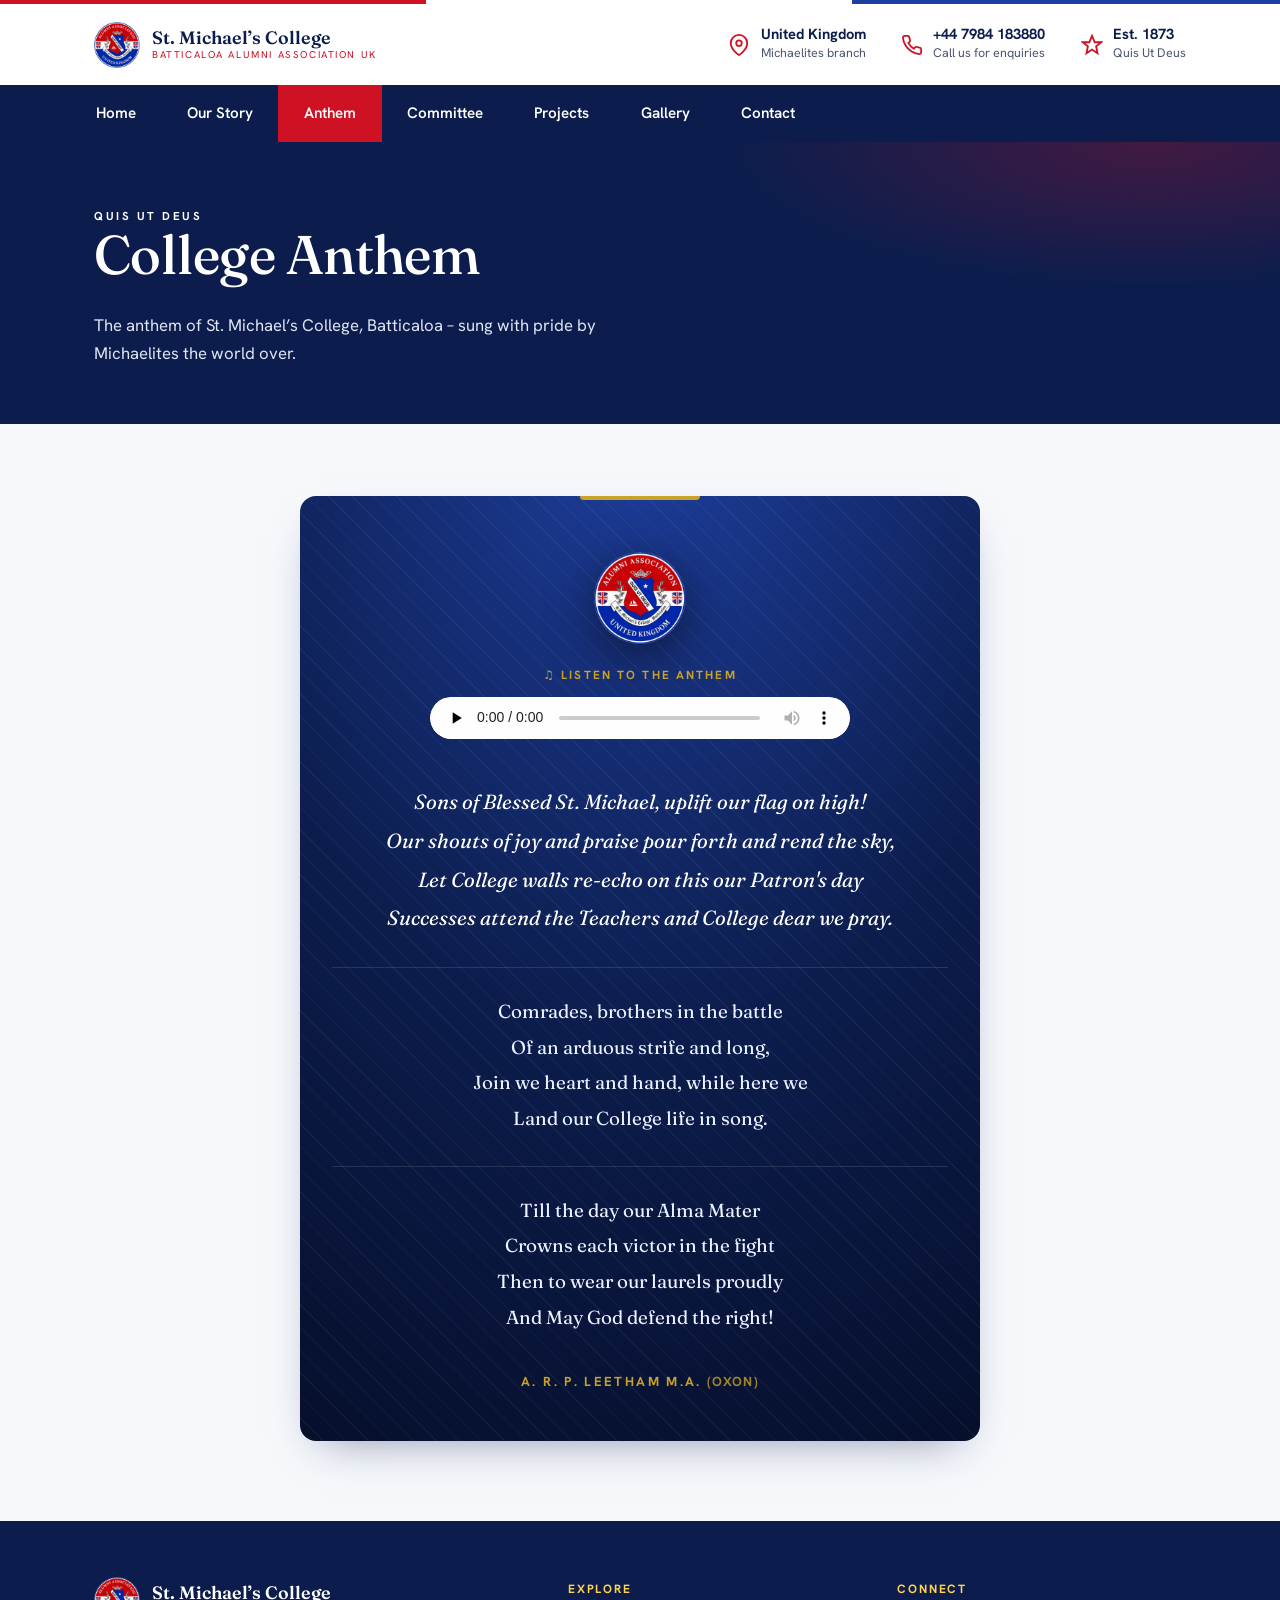
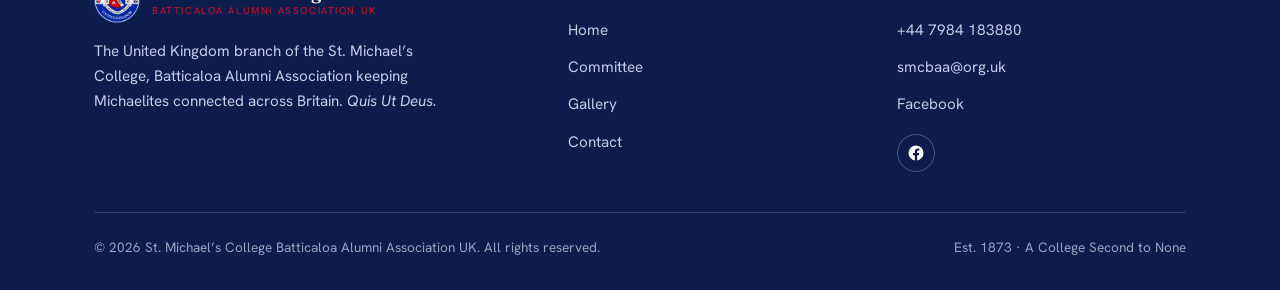
==== anthem.html @ 83b6fc59 "Redesign site: new hero, Our Story, Anthem, Projects pages + galleries - Split hero with college bui" ====
<!DOCTYPE html>
<html lang="en-GB">
<head>
  <meta charset="UTF-8" />
  <meta name="viewport" content="width=device-width, initial-scale=1.0" />
  <title>College Anthem SMC Batticaloa Alumni Association UK</title>
  <meta name="description" content="The College Anthem of St. Michael's College, Batticaloa, by A. R. P. Leetham M.A. (Oxon)." />
  <link rel="icon" type="image/png" href="assets/img/favicon.png" />
  <link rel="preconnect" href="https://fonts.googleapis.com" />
  <link rel="preconnect" href="https://fonts.gstatic.com" crossorigin />
  <link href="https://fonts.googleapis.com/css2?family=Fraunces:ital,opsz,wght@0,9..144,400..600;1,9..144,400..500&family=Hanken+Grotesk:wght@400;500;600;700&display=swap" rel="stylesheet" />
  <link rel="stylesheet" href="assets/css/styles.css" />
</head>
<body>

  <header class="site-header">
    <div class="container header-row">
      <a class="brand" href="index.html" aria-label="St. Michael’s College Alumni Association UK home">
        <img src="assets/img/logo.png" alt="St. Michael's College Batticaloa Alumni Association UK crest" />
        <span class="brand-text">
          <strong>St. Michael&rsquo;s College</strong>
          <span>Batticaloa Alumni Association UK</span>
        </span>
      </a>
      <div class="header-info">
        <div class="hi-item"><svg viewBox="0 0 24 24" fill="none" stroke="currentColor" stroke-width="2"><path d="M21 10c0 7-9 13-9 13s-9-6-9-13a9 9 0 0 1 18 0Z"/><circle cx="12" cy="10" r="3"/></svg><div><strong>United Kingdom</strong><span>Michaelites branch</span></div></div>
        <div class="hi-item"><svg viewBox="0 0 24 24" fill="none" stroke="currentColor" stroke-width="2"><path d="M22 16.92v3a2 2 0 0 1-2.18 2 19.79 19.79 0 0 1-8.63-3.07 19.5 19.5 0 0 1-6-6 19.79 19.79 0 0 1-3.07-8.67A2 2 0 0 1 4.11 2h3a2 2 0 0 1 2 1.72c.13.96.36 1.9.7 2.81a2 2 0 0 1-.45 2.11L8.09 9.91a16 16 0 0 0 6 6l1.27-1.27a2 2 0 0 1 2.11-.45c.91.34 1.85.57 2.81.7A2 2 0 0 1 22 16.92Z"/></svg><div><strong>+44 7984 183880</strong><span>Call us for enquiries</span></div></div>
        <div class="hi-item"><svg viewBox="0 0 24 24" fill="none" stroke="currentColor" stroke-width="2"><path d="M12 2l3 7h7l-5.5 4.5L18 21l-6-4-6 4 1.5-7.5L2 9h7z"/></svg><div><strong>Est. 1873</strong><span>Quis Ut Deus</span></div></div>
      </div>
    </div>
  </header>

  <nav class="mainnav">
    <div class="container mainnav-inner">
      <button class="nav-toggle" aria-label="Toggle menu" aria-expanded="false" aria-controls="nav-links"><svg viewBox="0 0 24 24" fill="none" stroke="currentColor" stroke-width="2"><line x1="3" y1="6" x2="21" y2="6"/><line x1="3" y1="12" x2="21" y2="12"/><line x1="3" y1="18" x2="21" y2="18"/></svg></button>
      <ul class="nav-links" id="nav-links">
        <li><a href="index.html">Home</a></li>
        <li><a href="ourstory.html">Our Story</a></li>
        <li><a href="anthem.html" aria-current="page">Anthem</a></li>
        <li><a href="committee.html">Committee</a></li>
        <li><a href="projects.html">Projects</a></li>
        <li><a href="gallery.html">Gallery</a></li>
        <li><a href="contact.html">Contact</a></li>
      </ul>
    </div>
  </nav>

  <section class="page-head">
    <div class="container">
      <p class="eyebrow reveal">Quis Ut Deus</p>
      <h1 class="reveal d1">College Anthem</h1>
      <p class="reveal d2">The anthem of St. Michael&rsquo;s College, Batticaloa &ndash; sung with pride by Michaelites the world over.</p>
    </div>
  </section>

  <section class="section anthem-section">
    <div class="container">
      <article class="anthem">
        <img class="anthem-crest" src="assets/img/logo.png" alt="St. Michael's College Batticaloa crest" />

        <div class="anthem-player reveal">
          <p class="anthem-listen">&#9835; Listen to the anthem</p>
          <audio controls preload="none" src="assets/audio/college-anthem.mp3">
            Your browser does not support the audio player.
            <a href="assets/audio/college-anthem.mp3">Download the anthem</a>.
          </audio>
        </div>

        <div class="anthem-stanza anthem-opening reveal">
          <p>Sons of Blessed St. Michael, uplift our flag on high!</p>
          <p>Our shouts of joy and praise pour forth and rend the sky,</p>
          <p>Let College walls re-echo on this our Patron's day</p>
          <p>Successes attend the Teachers and College dear we pray.</p>
        </div>

        <div class="anthem-stanza reveal">
          <p>Comrades, brothers in the battle</p>
          <p>Of an arduous strife and long,</p>
          <p>Join we heart and hand, while here we</p>
          <p>Land our College life in song.</p>
        </div>

        <div class="anthem-stanza reveal">
          <p>Till the day our Alma Mater</p>
          <p>Crowns each victor in the fight</p>
          <p>Then to wear our laurels proudly</p>
          <p>And May God defend the right!</p>
        </div>

        <p class="anthem-author reveal">A. R. P. Leetham M.A. <span>(Oxon)</span></p>
      </article>
    </div>
  </section>

  <footer class="site-footer">
    <div class="container">
      <div class="footer-top">
        <div>
          <a class="brand" href="index.html">
            <img src="assets/img/logo.png" alt="St. Michael's College Batticaloa Alumni Association UK crest" />
            <span class="brand-text"><strong>St. Michael&rsquo;s College</strong><span>Batticaloa Alumni Association UK</span></span>
          </a>
          <p class="footer-blurb">The United Kingdom branch of the St. Michael&rsquo;s College, Batticaloa Alumni Association keeping Michaelites connected across Britain. <em>Quis Ut Deus.</em></p>
        </div>
        <div class="footer-col">
          <h4>Explore</h4>
          <ul>
            <li><a href="index.html">Home</a></li>
            <li><a href="committee.html">Committee</a></li>
            <li><a href="gallery.html">Gallery</a></li>
            <li><a href="contact.html">Contact</a></li>
          </ul>
        </div>
        <div class="footer-col">
          <h4>Connect</h4>
          <ul>
            <li><a href="tel:+447984183880">+44 7984 183880</a></li>
            <li><a href="mailto:smcbaa@org.uk">smcbaa@org.uk</a></li>
            <li><a href="https://www.facebook.com/SMCBAAUK" target="_blank" rel="noopener">Facebook</a></li>
          </ul>
          <div class="social" style="margin-top:1rem;">
            <a href="https://www.facebook.com/SMCBAAUK" target="_blank" rel="noopener" aria-label="Facebook">
              <svg viewBox="0 0 24 24" fill="currentColor"><path d="M22 12a10 10 0 1 0-11.56 9.88v-6.99H7.9V12h2.54V9.8c0-2.5 1.49-3.89 3.78-3.89 1.09 0 2.24.2 2.24.2v2.46h-1.26c-1.24 0-1.63.77-1.63 1.56V12h2.78l-.44 2.89h-2.34v6.99A10 10 0 0 0 22 12Z"/></svg>
            </a>
          </div>
        </div>
      </div>
      <div class="footer-bottom">
        <span>&copy; <span id="year">2026</span> St. Michael&rsquo;s College Batticaloa Alumni Association UK. All rights reserved.</span>
        <span>Est. 1873 &middot; A College Second to None</span>
      </div>
    </div>
  </footer>

  <script src="assets/js/main.js"></script>
</body>
</html>
---- assets/css/styles.css ----
/* =========================================================================
   St. Michael's College, Batticaloa — Alumni Association (UK)
   Shared stylesheet
   Theme: heraldic collegiate — royal navy, crimson red, white
   School colours: Red, Blue, White  |  Est. 1873  |  Quis Ut Deus
   ========================================================================= */

/* ---- Design tokens ---------------------------------------------------- */
:root {
  --navy:        #122a6b;   /* primary deep royal navy (structure)  */
  --navy-deep:   #0c1d4d;   /* darker navy for hero/footer          */
  --navy-soft:   #1e3fa0;   /* brighter cobalt (crest blue)         */
  --red:         #cf1124;   /* crimson accent (crest red)           */
  --red-deep:    #a60d1c;
  --white:       #ffffff;
  --paper:       #f6f8fc;   /* very light blue-white background      */
  --paper-2:     #eef2fa;   /* slightly deeper panel                 */
  --ink:         #15203a;   /* primary text (near-navy)              */
  --ink-soft:    #4a5570;   /* secondary text                       */
  --line:        #d8e0ef;   /* hairline borders                     */
  --gold:        #c9a227;   /* subtle heraldic gold (sparingly)      */

  --font-display: "Fraunces", Georgia, "Times New Roman", serif;
  --font-body:    "Hanken Grotesk", system-ui, sans-serif;

  --maxw: 1140px;
  --radius: 6px;
  --shadow: 0 18px 44px -22px rgba(12, 29, 77, 0.5);
  --shadow-sm: 0 6px 18px -12px rgba(12, 29, 77, 0.55);
  --ease: cubic-bezier(0.22, 0.61, 0.36, 1);
}

/* ---- Reset / base ----------------------------------------------------- */
*, *::before, *::after { box-sizing: border-box; }
html { scroll-behavior: smooth; -webkit-text-size-adjust: 100%; }

body {
  margin: 0;
  font-family: var(--font-body);
  color: var(--ink);
  background-color: var(--paper);
  line-height: 1.65;
  font-size: 1.05rem;
  -webkit-font-smoothing: antialiased;
}

img { max-width: 100%; display: block; }
a { color: var(--navy-soft); text-decoration-thickness: 1px; text-underline-offset: 3px; }
a:hover { color: var(--red); }

h1, h2, h3 {
  font-family: var(--font-display);
  font-weight: 500;
  line-height: 1.1;
  letter-spacing: -0.01em;
  color: var(--navy-deep);
  margin: 0 0 0.5em;
}

.container { width: 100%; max-width: var(--maxw); margin-inline: auto; padding-inline: 1.5rem; }

.eyebrow {
  font-family: var(--font-body);
  text-transform: uppercase;
  letter-spacing: 0.22em;
  font-size: 0.72rem;
  font-weight: 700;
  color: var(--red);
  margin: 0 0 0.9rem;
}

.section { padding: 5.5rem 0; }
.section--tight { padding: 3.5rem 0; }
.rule { width: 56px; height: 3px; background: var(--red); border: 0; margin: 0 0 1.4rem; }

/* ---- Buttons ---------------------------------------------------------- */
.btn {
  display: inline-flex; align-items: center; gap: 0.5rem;
  font-family: var(--font-body); font-weight: 600; font-size: 0.95rem;
  letter-spacing: 0.01em; padding: 0.85rem 1.6rem; border-radius: var(--radius);
  border: 1.5px solid var(--navy); cursor: pointer; text-decoration: none;
  transition: transform 0.18s var(--ease), background 0.18s var(--ease), color 0.18s var(--ease), border-color 0.18s var(--ease);
}
.btn--solid { background: var(--navy); color: #fff; }
.btn--solid:hover { background: var(--navy-soft); border-color: var(--navy-soft); color: #fff; transform: translateY(-2px); }
.btn--ghost { background: transparent; color: var(--navy); }
.btn--ghost:hover { background: var(--navy); color: #fff; transform: translateY(-2px); }
.btn--red { background: var(--red); border-color: var(--red); color: #fff; }
.btn--red:hover { background: var(--red-deep); border-color: var(--red-deep); color: #fff; transform: translateY(-2px); }

/* ---- Brand / logo ----------------------------------------------------- */
.brand { display: flex; align-items: center; gap: 0.75rem; text-decoration: none; color: var(--navy-deep); }
.brand:hover { color: var(--navy-deep); }
.brand img { width: 46px; height: 46px; flex: none; }
.brand-text { display: flex; flex-direction: column; line-height: 1.1; }
.brand-text strong { font-family: var(--font-display); font-size: 1.12rem; font-weight: 600; color: var(--navy-deep); }
.brand-text span { font-size: 0.62rem; letter-spacing: 0.16em; text-transform: uppercase; color: var(--red); margin-top: 3px; }

/* ---- Top info bar ----------------------------------------------------- */
.topbar { background: var(--navy-deep); color: #cdd6ef; font-size: 0.82rem; }
.topbar-inner { display: flex; flex-wrap: wrap; align-items: center; gap: 0.6rem 2rem; padding: 0.5rem 1.5rem; justify-content: flex-end; }
.tb-item { display: inline-flex; align-items: center; gap: 0.45rem; }
.tb-item svg { width: 15px; height: 15px; color: var(--gold); flex: none; }
.tb-item a { color: #cdd6ef; text-decoration: none; font-weight: 600; }
.tb-item a:hover { color: #fff; }
@media (max-width: 620px) { .topbar-inner { justify-content: center; gap: 0.4rem 1.2rem; } }

/* ---- Site header (white) ---------------------------------------------- */
.site-header { background: #fff; position: relative; }
/* thin tricolour top stripe — red / white / blue */
.site-header::before {
  content: ""; display: block; height: 4px;
  background: linear-gradient(90deg, var(--red) 0 33.3%, #fff 33.3% 66.6%, var(--navy-soft) 66.6% 100%);
}
.header-row { display: flex; align-items: center; justify-content: space-between; gap: 1.5rem; padding: 1.1rem 1.5rem; }
.header-info { display: flex; align-items: center; gap: 2.2rem; }
.hi-item { display: flex; align-items: center; gap: 0.65rem; }
.hi-item svg { width: 22px; height: 22px; color: var(--red); flex: none; }
.hi-item strong { display: block; font-size: 0.92rem; font-weight: 700; color: var(--navy-deep); line-height: 1.25; }
.hi-item span { display: block; font-size: 0.78rem; color: var(--ink-soft); }

/* ---- Main nav (navy bar) --------------------------------------------- */
.mainnav { background: var(--navy-deep); position: sticky; top: 0; z-index: 50; }
.mainnav-inner { display: flex; align-items: center; padding: 0; }
.mainnav .nav-links { display: flex; align-items: stretch; gap: 0; list-style: none; margin: 0; padding: 0; }
.mainnav .nav-links a {
  display: block; color: #fff; font-weight: 600; font-size: 0.95rem; text-decoration: none;
  padding: 1rem 1.6rem; transition: background 0.18s var(--ease);
}
.mainnav .nav-links a:hover { background: rgba(255,255,255,0.1); color: #fff; }
.mainnav .nav-links a[aria-current="page"] { background: var(--red); color: #fff; }
.nav-toggle { display: none; background: none; border: none; cursor: pointer; padding: 0.8rem 1rem; color: #fff; }
.nav-toggle svg { width: 26px; height: 26px; }

/* ---- Announcement bar ------------------------------------------------- */
.announce { background: #f5c518; color: #1a1a1a; font-size: 0.95rem; text-align: center; }
.announce .container { padding: 0.7rem 1.5rem; }
.announce-tag { font-weight: 700; }
.announce a { color: var(--red-deep); font-weight: 700; text-decoration: none; white-space: nowrap; }
.announce a:hover { text-decoration: underline; }

/* ---- Hero (full-bleed photo, navy fade left) -------------------------- */
.hero {
  position: relative; overflow: hidden; color: #fff; padding: 5.5rem 0 6rem;
  background: var(--navy-deep) url("../img/college-building.jpg") right 68% / cover no-repeat;
}
.hero::before {
  content: ""; position: absolute; inset: 0; pointer-events: none;
  background: linear-gradient(90deg, rgba(10,20,55,0.97) 0%, rgba(12,29,77,0.93) 28%, rgba(12,29,77,0.6) 52%, rgba(12,29,77,0.2) 78%, rgba(12,29,77,0.05) 100%);
}
.hero-grid { position: relative; z-index: 1; display: block; }
.hero-copy { max-width: 620px; }
.hero .eyebrow { color: #fff; opacity: 0.92; }
.hero h1 { color: #fff; font-size: clamp(2.4rem, 5.4vw, 4.2rem); margin-bottom: 0.25em; }
.hero h1 em { font-style: italic; color: #ffd34d; }
.hero-script { font-family: var(--font-display); font-style: italic; font-size: clamp(1.4rem, 2.8vw, 2rem); color: #ffd34d; margin: 0 0 1.1rem; font-weight: 500; }
.hero p.lead { font-size: 1.14rem; color: #dfe4f3; max-width: 42ch; margin: 0 0 2rem; }
.hero-actions { display: flex; flex-wrap: wrap; gap: 0.9rem; }
.hero .btn--ghost { color: #fff; border-color: rgba(255,255,255,0.5); }
.hero .btn--ghost:hover { background: #fff; color: var(--navy-deep); border-color: #fff; }
.hero-crest { display: grid; place-items: center; }
.hero-crest img {
  width: 100%; max-width: 290px;
  filter: drop-shadow(0 22px 40px rgba(0,0,0,0.45));
  animation: floaty 6s ease-in-out infinite;
}
@keyframes floaty { 0%,100%{ transform: translateY(0); } 50%{ transform: translateY(-10px); } }
.motto-chip {
  display: inline-flex; align-items: center; gap: 0.5rem; margin-bottom: 1.2rem;
  font-size: 0.78rem; letter-spacing: 0.14em; text-transform: uppercase; font-weight: 700;
  color: #fff; background: rgba(255,255,255,0.1); border: 1px solid rgba(255,255,255,0.28);
  padding: 0.4rem 0.9rem; border-radius: 999px;
}

/* ---- Page banner (inner pages) --------------------------------------- */
.page-head { background: var(--navy-deep); color: #fff; padding: 4rem 0 3.5rem; position: relative; overflow: hidden; }
.page-head::before { content:""; position:absolute; inset:0; background: radial-gradient(55% 85% at 90% 0%, rgba(207,17,36,0.28), transparent 60%); }
.page-head .container { position: relative; }
.page-head .eyebrow { color: #fff; opacity: 0.92; }
.page-head h1 { color: #fff; font-size: clamp(2.2rem, 5vw, 3.4rem); }
.page-head p { color: #dfe4f3; max-width: 62ch; margin: 0; }

/* ---- Split / about ---------------------------------------------------- */
.split { display: grid; grid-template-columns: 1.05fr 0.95fr; gap: 3.5rem; align-items: center; }
.split h2 { font-size: clamp(1.9rem, 3.5vw, 2.7rem); }
.split p { color: var(--ink-soft); margin: 0 0 1.1rem; }
.figure-card { border: 1px solid var(--line); border-radius: var(--radius); overflow: hidden; box-shadow: var(--shadow); background: #fff; }
.figure-card img { width: 100%; height: 100%; object-fit: cover; display: block; }

/* ---- Cards ------------------------------------------------------------ */
.cards { display: grid; grid-template-columns: repeat(auto-fit, minmax(220px, 1fr)); gap: 1.5rem; }
.card { background: #fff; border: 1px solid var(--line); border-radius: var(--radius); padding: 2rem 1.8rem; box-shadow: var(--shadow-sm); transition: transform 0.22s var(--ease), box-shadow 0.22s var(--ease); }
.card:hover { transform: translateY(-4px); box-shadow: var(--shadow); }
.card .ico { width: 46px; height: 46px; border-radius: 50%; display: grid; place-items: center; background: var(--navy); color: #fff; margin-bottom: 1.1rem; }
.card .ico svg { width: 24px; height: 24px; }
.card h3 { font-size: 1.3rem; margin-bottom: 0.4rem; }
.card p { color: var(--ink-soft); margin: 0; font-size: 0.98rem; }

/* ---- Stats band ------------------------------------------------------- */
.band { background: var(--navy); color: #fff; position: relative; overflow: hidden; }
.band::after { content:""; position:absolute; inset:0; opacity:0.06; background-image: repeating-linear-gradient(45deg,#fff 0 1px,transparent 1px 16px); }
.stats { position: relative; display: grid; grid-template-columns: repeat(auto-fit, minmax(160px, 1fr)); gap: 1.5rem; text-align: center; }
.stat .num { font-family: var(--font-display); font-size: clamp(2.4rem, 5vw, 3.4rem); color: #ffd34d; line-height: 1; }
.stat .lbl { text-transform: uppercase; letter-spacing: 0.16em; font-size: 0.78rem; color: #cdd6ef; margin-top: 0.6rem; }

/* ---- CTA -------------------------------------------------------------- */
.cta { text-align: center; }
.cta h2 { font-size: clamp(2rem, 4vw, 3rem); }
.cta p { color: var(--ink-soft); max-width: 52ch; margin: 0 auto 1.8rem; }

.section-head { max-width: 56ch; margin-bottom: 2.8rem; }
.section-head h2 { font-size: clamp(1.9rem, 3.6vw, 2.7rem); }
.section-head p { color: var(--ink-soft); margin: 0; }
.section-head.center { margin-inline: auto; text-align: center; }
.section-head.center .rule { margin-inline: auto; }

/* ---- Committee -------------------------------------------------------- */
.committee-group { display: grid; grid-template-columns: repeat(auto-fill, minmax(210px, 1fr)); gap: 1.1rem; }
.member {
  background: #fff; border: 1px solid var(--line); border-radius: var(--radius);
  padding: 1.3rem 1.3rem 1.4rem; box-shadow: var(--shadow-sm);
  border-top: 3px solid var(--red);
}
.member.exec { border-top-color: var(--navy); }
.member .role { font-size: 0.72rem; text-transform: uppercase; letter-spacing: 0.13em; font-weight: 700; color: var(--red); margin: 0 0 0.35rem; }
.member.exec .role { color: var(--navy-soft); }
.member .name { font-family: var(--font-display); font-size: 1.18rem; color: var(--navy-deep); margin: 0; line-height: 1.2; }
.group-label { grid-column: 1 / -1; margin: 1.6rem 0 0.2rem; }
.group-label:first-child { margin-top: 0; }
.group-label h3 { font-size: 1.05rem; text-transform: uppercase; letter-spacing: 0.12em; color: var(--ink-soft); margin: 0; padding-bottom: 0.5rem; border-bottom: 1px solid var(--line); }

/* ---- Gallery ---------------------------------------------------------- */
.album-head { display: flex; flex-wrap: wrap; align-items: flex-end; justify-content: space-between; gap: 1rem 2rem; margin-bottom: 1.8rem; scroll-margin-top: 90px; }
.album-head h2 { font-size: clamp(1.7rem, 3.4vw, 2.4rem); margin: 0; }
.album-head .eyebrow { margin: 0 0 0.5rem; }
.album-note { color: var(--ink-soft); margin: 0; max-width: 46ch; font-size: 0.97rem; }
.album-head--divider { margin-top: 3.5rem; padding-top: 3rem; border-top: 1px solid var(--line); }
.album-nav { display: flex; flex-wrap: wrap; gap: 0.6rem; margin-bottom: 2rem; }
.album-nav a {
  font-size: 0.85rem; font-weight: 600; text-decoration: none; color: var(--navy);
  background: var(--paper-2); border: 1px solid var(--line); border-radius: 999px;
  padding: 0.45rem 1rem; transition: background 0.18s var(--ease), color 0.18s var(--ease), border-color 0.18s var(--ease);
}
.album-nav a:hover { background: var(--navy); color: #fff; border-color: var(--navy); }
.gallery-grid { display: grid; grid-template-columns: repeat(auto-fill, minmax(260px, 1fr)); gap: 1.1rem; }
.gallery-item {
  position: relative; border: 0; padding: 0; cursor: pointer; overflow: hidden;
  border-radius: var(--radius); background: var(--paper-2); aspect-ratio: 4 / 3;
  box-shadow: var(--shadow-sm);
}
.gallery-item img, .gallery-item .ph { width: 100%; height: 100%; object-fit: cover; transition: transform 0.5s var(--ease); }
.gallery-item:hover img, .gallery-item:hover .ph { transform: scale(1.06); }
.gallery-item figcaption {
  position: absolute; left: 0; right: 0; bottom: 0;
  background: linear-gradient(transparent, rgba(12,29,77,0.85));
  color: #fff; font-size: 0.9rem; font-weight: 600; padding: 1.4rem 1rem 0.85rem; text-align: left;
  opacity: 0; transform: translateY(8px); transition: opacity 0.25s var(--ease), transform 0.25s var(--ease);
}
.gallery-item:hover figcaption, .gallery-item:focus-visible figcaption { opacity: 1; transform: translateY(0); }
.ph { display: grid; place-items: center; color: rgba(255,255,255,0.9); position: relative; }
.ph::after { content: attr(data-ph); position: absolute; font-family: var(--font-body); font-size: 0.8rem; letter-spacing: 0.08em; }
.ph-1 { background: linear-gradient(135deg, #122a6b, #1e3fa0); }
.ph-2 { background: linear-gradient(135deg, #1e3fa0, #3a5fd0); }
.ph-3 { background: linear-gradient(135deg, #cf1124, #a60d1c); }
.ph-4 { background: linear-gradient(135deg, #0c1d4d, #122a6b); }
.ph-5 { background: linear-gradient(135deg, #cf1124, #122a6b); }
.ph-6 { background: linear-gradient(135deg, #1e3fa0, #cf1124); }
.fb-banner {
  margin-top: 2.2rem; display: flex; flex-wrap: wrap; align-items: center; justify-content: space-between;
  gap: 1rem; background: #fff; border: 1px solid var(--line); border-radius: var(--radius);
  padding: 1.4rem 1.6rem; box-shadow: var(--shadow-sm);
}
.fb-banner p { margin: 0; color: var(--ink-soft); }

/* ---- Lightbox --------------------------------------------------------- */
.lightbox { position: fixed; inset: 0; z-index: 100; display: none; background: rgba(12,29,77,0.94); padding: 2rem; align-items: center; justify-content: center; }
.lightbox.open { display: flex; }
.lightbox figure { margin: 0; max-width: 900px; width: 100%; }
.lightbox img, .lightbox .ph { width: 100%; max-height: 78vh; object-fit: contain; border-radius: var(--radius); }
.lightbox .ph { aspect-ratio: 16/10; }
.lightbox figcaption { color: #fff; text-align: center; margin-top: 1rem; font-size: 0.95rem; }
.lightbox-close { position: absolute; top: 1.2rem; right: 1.4rem; background: none; border: 0; color: #fff; font-size: 2.4rem; line-height: 1; cursor: pointer; }
.lightbox-nav { position: absolute; top: 50%; transform: translateY(-50%); background: rgba(255,255,255,0.12); border: 1px solid rgba(255,255,255,0.3); color: #fff; width: 48px; height: 48px; border-radius: 50%; cursor: pointer; font-size: 1.5rem; display: grid; place-items: center; }
.lightbox-nav:hover { background: rgba(255,255,255,0.25); }
.lightbox-prev { left: 1.4rem; } .lightbox-next { right: 1.4rem; }

/* ---- Our Story timeline ----------------------------------------------- */
.timeline { position: relative; max-width: 900px; margin: 0 auto; }
.timeline::before {
  content: ""; position: absolute; left: 50%; top: 8px; bottom: 8px; width: 5px; transform: translateX(-50%);
  border-radius: 5px;
  background: linear-gradient(180deg, #d99a2b, #cf7d2e, #cf5a3c, #c0392b, #b02a2a, #7c2230, #3a2140, #2c5a73, #24506a, #122a6b);
}
.tl-item { position: relative; width: 50%; padding: 0.9rem 3rem 0.9rem 0; box-sizing: border-box; }
.tl-left { left: 0; text-align: right; }
.tl-right { left: 50%; text-align: left; padding: 0.9rem 0 0.9rem 3rem; }
.tl-node {
  position: absolute; top: 1.4rem; width: 54px; height: 54px; border-radius: 50%; z-index: 2;
  display: grid; place-items: center; background: #fff;
  font-family: var(--font-display); font-weight: 600; font-size: 1.5rem;
  box-shadow: 0 0 0 5px var(--paper), var(--shadow-sm);
}
.tl-left .tl-node { right: -27px; }
.tl-right .tl-node { left: -27px; }
.tl-card {
  display: inline-block; text-align: left; color: #fff; max-width: 380px;
  border-radius: 26px; padding: 1.3rem 1.7rem; box-shadow: var(--shadow-sm);
}
.tl-card .tl-year { display: inline-block; font-family: var(--font-display); font-size: 1.05rem; font-weight: 600; opacity: 0.9; margin-bottom: 0.15rem; }
.tl-card h3 { color: #fff; font-size: 1.2rem; margin: 0 0 0.35rem; }
.tl-card p { margin: 0; font-size: 0.92rem; color: rgba(255,255,255,0.92); }
/* colour ramp per milestone */
.tl-card.s1{background:#d99a2b} .tl-node.s1{color:#d99a2b}
.tl-card.s2{background:#cf7d2e} .tl-node.s2{color:#cf7d2e}
.tl-card.s3{background:#cf5a3c} .tl-node.s3{color:#cf5a3c}
.tl-card.s4{background:#c0392b} .tl-node.s4{color:#c0392b}
.tl-card.s5{background:#b02a2a} .tl-node.s5{color:#b02a2a}
.tl-card.s6{background:#7c2230} .tl-node.s6{color:#7c2230}
.tl-card.s7{background:#3a2140} .tl-node.s7{color:#3a2140}
.tl-card.s8{background:#2c5a73} .tl-node.s8{color:#2c5a73}
.tl-card.s9{background:#24506a} .tl-node.s9{color:#24506a}
.tl-card.s10{background:#122a6b} .tl-node.s10{color:#122a6b}
/* compact variant (after the story) */
.timeline--compact { max-width: 760px; }
.timeline--compact .tl-item { padding-top: 0.5rem; padding-bottom: 0.5rem; }
.timeline--compact .tl-node { width: 44px; height: 44px; font-size: 1.2rem; top: 1rem; }
.timeline--compact .tl-left .tl-node { right: -22px; }
.timeline--compact .tl-right .tl-node { left: -22px; }
.timeline--compact .tl-card { max-width: 320px; border-radius: 22px; padding: 0.9rem 1.3rem; }
.timeline--compact .tl-card .tl-year { font-size: 0.95rem; margin-bottom: 0; }
.timeline--compact .tl-card h3 { font-size: 1.05rem; margin-bottom: 0.25rem; }
.timeline--compact .tl-card p { font-size: 0.85rem; }

/* directional slide-in animation for milestones */
@media (prefers-reduced-motion: no-preference) {
  .tl-item.reveal.on-scroll { opacity: 0; transform: translateY(24px); }
  .tl-item.tl-left.reveal.on-scroll  { transform: translateX(-40px); }
  .tl-item.tl-right.reveal.on-scroll { transform: translateX(40px); }
  .tl-item.reveal.on-scroll.in-view { opacity: 1; transform: none; }
}

@media (max-width: 680px) {
  .timeline::before, .timeline--compact::before { left: 22px; }
  .tl-item, .tl-right { width: 100%; left: 0; text-align: left; padding: 0.7rem 0 0.7rem 3.8rem; }
  .tl-left .tl-node, .tl-right .tl-node,
  .timeline--compact .tl-left .tl-node, .timeline--compact .tl-right .tl-node { left: 0; right: auto; }
  .tl-card { max-width: none; }
  /* on mobile all cards slide from the same side */
  .tl-item.tl-left.reveal.on-scroll, .tl-item.tl-right.reveal.on-scroll { transform: translateX(30px); }
}

/* ---- College Anthem --------------------------------------------------- */
.anthem-section { padding: 4.5rem 0 5rem; }
.anthem {
  position: relative; max-width: 680px; margin: 0 auto; text-align: center; overflow: hidden;
  color: #fff; border-radius: 16px; padding: 3.5rem 2rem 3rem;
  background: radial-gradient(120% 120% at 50% -10%, #1e3fa0 0%, var(--navy-deep) 55%, #060f2c 100%);
  box-shadow: var(--shadow);
}
.anthem::before { /* subtle hatch */
  content: ""; position: absolute; inset: 0; opacity: 0.05; pointer-events: none;
  background-image: repeating-linear-gradient(45deg, #fff 0 1px, transparent 1px 16px);
}
.anthem::after { /* gold top rule */
  content: ""; position: absolute; top: 0; left: 50%; transform: translateX(-50%);
  width: 120px; height: 4px; background: var(--gold); border-radius: 0 0 4px 4px;
}
.anthem > * { position: relative; z-index: 1; }
.anthem-crest { width: 92px; margin: 0 auto 1.4rem; filter: drop-shadow(0 12px 24px rgba(0,0,0,0.5)); }
.anthem-player { margin: 0 auto 2.2rem; max-width: 420px; }
.anthem-listen { font-family: var(--font-body); text-transform: uppercase; letter-spacing: 0.18em; font-size: 0.74rem; font-weight: 700; color: var(--gold); margin: 0 0 0.7rem; }
.anthem-player audio { width: 100%; height: 42px; border-radius: 999px; }
.anthem-player audio::-webkit-media-controls-panel { background: rgba(255,255,255,0.92); }
.anthem-stanza { margin: 0 0 1.8rem; }
.anthem-stanza p {
  font-family: var(--font-display); font-size: 1.18rem; line-height: 1.9; margin: 0;
  color: #eaf0ff; font-weight: 400;
}
.anthem-opening p { font-style: italic; color: #fff; font-size: 1.28rem; }
.anthem-stanza + .anthem-stanza { padding-top: 1.6rem; border-top: 1px solid rgba(255,255,255,0.12); }
.anthem-author {
  margin: 2.2rem 0 0; font-family: var(--font-body); text-transform: uppercase; letter-spacing: 0.18em;
  font-size: 0.82rem; font-weight: 700; color: var(--gold);
}
.anthem-author span { letter-spacing: 0.1em; opacity: 0.8; }
@media (max-width: 520px) {
  .anthem { padding: 2.6rem 1.3rem; }
  .anthem-stanza p { font-size: 1.05rem; }
  .anthem-opening p { font-size: 1.12rem; }
}

/* ---- Story prose ------------------------------------------------------ */
.story-prose { max-width: 780px; margin: 3.5rem auto 0; }
.story-prose h3 { font-size: 1.4rem; color: var(--navy-deep); margin: 2.2rem 0 0.6rem; }
.story-prose p { color: var(--ink-soft); margin: 0 0 1.1rem; text-align: justify; text-justify: inter-word; hyphens: auto; }
.story-prose .section-head { margin-bottom: 1.4rem; }

/* ---- Projects --------------------------------------------------------- */
.project { max-width: 820px; margin-inline: auto; }
.project-head h2 { font-size: clamp(1.8rem, 3.6vw, 2.6rem); }
.project-head .flags { white-space: nowrap; }
.project-lead { font-size: 1.2rem; color: var(--ink); margin: 0.4rem 0 0; }
.project-stats { display: grid; grid-template-columns: repeat(auto-fit, minmax(160px, 1fr)); gap: 1.2rem; margin: 2.4rem 0; }
.project-stats--two { grid-template-columns: repeat(2, 1fr); max-width: 560px; }
@media (max-width: 480px) { .project-stats--two { grid-template-columns: 1fr; } }
.pstat { background: var(--navy); color: #fff; border-radius: var(--radius); padding: 1.6rem 1.2rem; text-align: center; box-shadow: var(--shadow-sm); }
.pstat .num { font-family: var(--font-display); font-size: clamp(2rem, 4vw, 2.8rem); color: #ffd34d; line-height: 1; }
.pstat .lbl { text-transform: uppercase; letter-spacing: 0.1em; font-size: 0.72rem; color: #cdd6ef; margin-top: 0.6rem; }
.project-body p { color: var(--ink-soft); margin: 0 0 1.1rem; }
.project-body strong { color: var(--ink); }
.project-quote {
  margin: 1.8rem 0; padding: 1.2rem 1.6rem; border-left: 4px solid var(--red);
  background: var(--paper-2); border-radius: 0 var(--radius) var(--radius) 0;
  font-family: var(--font-display); font-style: italic; font-size: 1.3rem; color: var(--navy-deep);
}
.project-figure { margin: 1.8rem 0; border-radius: var(--radius); overflow: hidden; box-shadow: var(--shadow); }
.project-figure img { width: 100%; display: block; }
.project-figure figcaption { font-size: 0.85rem; color: var(--ink-soft); padding: 0.7rem 0.2rem 0; text-align: center; }
.project-sign { color: var(--ink); }
.project-sign strong { color: var(--navy-deep); }

/* ---- Contact ---------------------------------------------------------- */
.contact-grid { display: grid; grid-template-columns: 1fr 0.8fr; gap: 3.5rem; align-items: start; }
.field { margin-bottom: 1.3rem; }
.field label { display: block; font-weight: 600; font-size: 0.9rem; margin-bottom: 0.45rem; color: var(--navy-deep); }
.field input, .field textarea {
  width: 100%; font-family: var(--font-body); font-size: 1rem; color: var(--ink);
  padding: 0.85rem 1rem; border: 1.5px solid var(--line); border-radius: var(--radius);
  background: #fff; transition: border-color 0.2s var(--ease), box-shadow 0.2s var(--ease);
}
.field input:focus, .field textarea:focus { outline: none; border-color: var(--navy); box-shadow: 0 0 0 3px rgba(18,42,107,0.14); }
.field textarea { resize: vertical; min-height: 150px; }
.form-note { font-size: 0.85rem; color: var(--ink-soft); margin-top: 0.5rem; }
.info-card { background: #fff; border: 1px solid var(--line); border-radius: var(--radius); padding: 2rem; box-shadow: var(--shadow-sm); }
.info-card h3 { font-size: 1.3rem; }
.info-list { list-style: none; margin: 1.2rem 0 0; padding: 0; }
.info-list li { display: flex; gap: 0.8rem; align-items: flex-start; margin-bottom: 1.1rem; font-size: 0.97rem; }
.info-list svg { width: 20px; height: 20px; color: var(--red); flex: none; margin-top: 3px; }
.info-list a { font-weight: 600; }

/* ---- Footer ----------------------------------------------------------- */
.site-footer { background: var(--navy-deep); color: #c4cce6; padding: 3.5rem 0 2rem; }
.footer-top { display: grid; grid-template-columns: 1.5fr 1fr 1fr; gap: 2.5rem; }
.site-footer .brand { margin-bottom: 1rem; }
.site-footer .brand-text strong { color: #fff; }
.footer-blurb { font-size: 0.95rem; max-width: 40ch; }
.footer-col h4 { font-family: var(--font-body); text-transform: uppercase; letter-spacing: 0.16em; font-size: 0.75rem; color: #ffd34d; margin: 0.2rem 0 1rem; }
.footer-col ul { list-style: none; margin: 0; padding: 0; }
.footer-col li { margin-bottom: 0.6rem; }
.footer-col a { color: #c4cce6; text-decoration: none; font-size: 0.95rem; }
.footer-col a:hover { color: #fff; }
.footer-bottom { border-top: 1px solid rgba(255,255,255,0.14); margin-top: 2.5rem; padding-top: 1.4rem; display: flex; justify-content: space-between; flex-wrap: wrap; gap: 0.6rem; font-size: 0.85rem; color: #97a1c4; }
.social { display: flex; gap: 0.8rem; }
.social a { display: grid; place-items: center; width: 38px; height: 38px; border-radius: 50%; border: 1px solid rgba(255,255,255,0.25); color: #fff; }
.social a:hover { background: var(--red); border-color: var(--red); color: #fff; }
.social svg { width: 18px; height: 18px; }

/* ---- Promotional banner ----------------------------------------------- */
.promo-banner {
  display: block; position: relative; overflow: hidden; border-radius: 12px;
  box-shadow: var(--shadow); line-height: 0;
  transition: transform 0.3s var(--ease), box-shadow 0.3s var(--ease);
}
.promo-banner img { width: 100%; height: auto; display: block; }
.promo-banner:hover { transform: translateY(-3px); box-shadow: 0 26px 54px -22px rgba(12,29,77,0.6); }
.promo-shine {
  position: absolute; top: 0; left: -70%; width: 45%; height: 100%; pointer-events: none;
  transform: skewX(-20deg);
  background: linear-gradient(90deg, transparent, rgba(255,255,255,0.35), transparent);
}
@media (prefers-reduced-motion: no-preference) {
  .promo-shine { animation: promoShine 6s ease-in-out 1.2s infinite; }
  @keyframes promoShine { 0% { left: -70%; } 55%, 100% { left: 130%; } }
}

/* ---- Events (home) ---------------------------------------------------- */
.events { display: grid; grid-template-columns: repeat(auto-fit, minmax(260px, 1fr)); gap: 1.5rem; }
.event-card {
  display: flex; gap: 1.2rem; align-items: flex-start;
  background: #fff; border: 1px solid var(--line); border-radius: var(--radius);
  padding: 1.6rem; box-shadow: var(--shadow-sm);
  transition: transform 0.22s var(--ease), box-shadow 0.22s var(--ease);
}
.event-card:hover { transform: translateY(-4px); box-shadow: var(--shadow); }
.date-badge {
  flex: none; width: 62px; text-align: center; border-radius: var(--radius);
  overflow: hidden; border: 1px solid var(--line); background: var(--paper);
}
.date-badge .m { display: block; background: var(--red); color: #fff; font-size: 0.66rem; font-weight: 700; letter-spacing: 0.12em; text-transform: uppercase; padding: 0.3rem 0; }
.date-badge .d { display: block; font-family: var(--font-display); font-size: 1.55rem; color: var(--navy-deep); padding: 0.35rem 0 0.4rem; line-height: 1; }
.event-body h3 { font-size: 1.2rem; margin: 0 0 0.3rem; }
.event-body p { color: var(--ink-soft); margin: 0 0 0.5rem; font-size: 0.95rem; }
.event-meta { display: inline-flex; align-items: center; gap: 0.4rem; font-size: 0.82rem; font-weight: 600; color: var(--navy-soft); }
.event-meta svg { width: 15px; height: 15px; }

/* ---- Testimonials / voices -------------------------------------------- */
.voices { display: grid; grid-template-columns: repeat(auto-fit, minmax(280px, 1fr)); gap: 1.5rem; }
.quote-card {
  background: #fff; border: 1px solid var(--line); border-radius: var(--radius);
  padding: 2rem 1.9rem; box-shadow: var(--shadow-sm); position: relative;
  border-left: 3px solid var(--red);
}
.quote-card .mark { font-family: var(--font-display); font-size: 3.2rem; line-height: 0.6; color: var(--gold); opacity: 0.5; display: block; height: 1.4rem; }
.quote-card blockquote { margin: 0 0 1.2rem; font-family: var(--font-display); font-size: 1.12rem; font-style: italic; color: var(--navy-deep); line-height: 1.5; }
.quote-card .cite { display: block; font-size: 0.9rem; font-weight: 600; color: var(--ink); font-style: normal; }
.quote-card .cite span { display: block; font-weight: 400; font-size: 0.82rem; color: var(--ink-soft); margin-top: 2px; }

/* ---- Gallery preview strip (home) ------------------------------------- */
.gallery-strip { display: grid; grid-template-columns: repeat(4, 1fr); gap: 1rem; }
.gallery-strip a {
  display: block; aspect-ratio: 1 / 1; border-radius: var(--radius); overflow: hidden;
  box-shadow: var(--shadow-sm); position: relative;
}
.gallery-strip .ph, .gallery-strip img { width: 100%; height: 100%; object-fit: cover; transition: transform 0.5s var(--ease); }
.gallery-strip a:hover .ph, .gallery-strip a:hover img { transform: scale(1.07); }

/* ---- Newsletter band (home CTA) --------------------------------------- */
.newsletter { max-width: 640px; margin: 1.6rem auto 0; display: flex; gap: 0.7rem; flex-wrap: wrap; }
.newsletter input {
  flex: 1 1 240px; font-family: var(--font-body); font-size: 1rem; color: var(--ink);
  padding: 0.85rem 1rem; border: 1.5px solid var(--line); border-radius: var(--radius); background: #fff;
}
.newsletter input:focus { outline: none; border-color: var(--navy); box-shadow: 0 0 0 3px rgba(18,42,107,0.14); }
.newsletter .btn { flex: none; }

/* ---- Back to top ------------------------------------------------------ */
.to-top {
  position: fixed; right: 1.4rem; bottom: 1.4rem; z-index: 60;
  width: 46px; height: 46px; border-radius: 50%; border: 0; cursor: pointer;
  background: var(--navy); color: #fff; display: grid; place-items: center;
  box-shadow: var(--shadow); opacity: 0; visibility: hidden;
  transform: translateY(10px); transition: opacity 0.25s var(--ease), transform 0.25s var(--ease), visibility 0.25s;
}
.to-top.show { opacity: 1; visibility: visible; transform: translateY(0); }
.to-top:hover { background: var(--red); }
.to-top svg { width: 22px; height: 22px; }

/* =========================================================================
   LAUNCH CEREMONY — ribbon-cutting overlay (home page only)
   Countdown 10 -> 1, then a ribbon + scissors; "Cut" splits it open to
   reveal the site. Shown once per browser (localStorage) unless ?launch.
   ========================================================================= */
.launch {
  position: fixed; inset: 0; z-index: 999;
  display: grid; place-items: center; text-align: center; overflow: hidden;
  background: radial-gradient(120% 120% at 50% -10%, #1e3fa0 0%, var(--navy-deep) 55%, #060f2c 100%);
  color: #fff;
  transition: opacity 0.9s var(--ease), visibility 0.9s;
}
.launch::after { /* subtle heraldic hatch */
  content: ""; position: absolute; inset: 0; opacity: 0.06; pointer-events: none;
  background-image: repeating-linear-gradient(45deg, #fff 0 1px, transparent 1px 18px);
}
.launch.done { opacity: 0; visibility: hidden; }
body.launching { overflow: hidden; }

.launch-inner { position: relative; z-index: 2; width: min(1100px, 92vw); padding: 2rem; }
.launch-crest { width: clamp(78px, 12vw, 132px); margin: 0 auto 1.4rem; filter: drop-shadow(0 16px 30px rgba(0,0,0,0.5)); animation: floaty 6s ease-in-out infinite; }
.launch-eyebrow { text-transform: uppercase; letter-spacing: 0.28em; font-size: clamp(0.7rem, 1.4vw, 0.95rem); font-weight: 700; color: #ffd34d; margin: 0 0 0.6rem; }
.launch-title { font-family: var(--font-display); color: #fff; font-weight: 500; font-size: clamp(2.2rem, 6vw, 4.6rem); line-height: 1.05; margin: 0 0 0.3rem; }
.launch-title em { font-style: italic; color: #ffd34d; }
.launch-sub { color: #dfe4f3; font-size: clamp(1rem, 2vw, 1.25rem); margin: 0.4rem auto 0; max-width: 46ch; }

/* Countdown */
.count-wrap { margin-top: clamp(1.5rem, 4vw, 3rem); min-height: clamp(140px, 26vw, 280px); display: grid; place-items: center; }
.count-num {
  font-family: var(--font-display); font-weight: 600; line-height: 1;
  font-size: clamp(6rem, 26vw, 18rem);
  color: #fff; text-shadow: 0 0 60px rgba(255,211,77,0.45);
}
.count-num.go { color: #ffd34d; font-size: clamp(4.5rem, 16vw, 11rem); letter-spacing: 0.02em; }
@media (prefers-reduced-motion: no-preference) {
  .count-pop { animation: countPop 1s var(--ease) both; }
  @keyframes countPop {
    0% { opacity: 0; transform: scale(0.4); filter: blur(6px); }
    18% { opacity: 1; transform: scale(1.06); filter: blur(0); }
    72% { opacity: 1; transform: scale(1); }
    100% { opacity: 0; transform: scale(0.92); }
  }
}

/* Ribbon stage */
.ribbon-stage { position: absolute; inset: 0; z-index: 3; display: none; place-items: center; }
.ribbon-stage.show { display: grid; }
/* The ribbon spans the full width; two halves meet at a central knot. */
.ribbon { position: absolute; top: 50%; left: 0; right: 0; height: clamp(70px, 12vh, 130px); transform: translateY(-50%); pointer-events: none; }
.ribbon-half {
  position: absolute; top: 0; height: 100%; width: 52%;
  background:
    linear-gradient(180deg, #ff3b52 0%, var(--red) 45%, var(--red-deep) 100%);
  box-shadow: 0 14px 40px -10px rgba(0,0,0,0.5), inset 0 0 40px rgba(0,0,0,0.15);
  transition: transform 1.1s cubic-bezier(0.7,0,0.3,1), opacity 1.1s ease;
}
.ribbon-half::before { /* satin highlight */
  content: ""; position: absolute; inset: 0; opacity: 0.5;
  background: linear-gradient(180deg, rgba(255,255,255,0.5), transparent 30%, transparent 70%, rgba(0,0,0,0.25));
}
.ribbon-half.left { left: 0; transform-origin: left center; }
.ribbon-half.right { right: 0; transform-origin: right center; }
.ribbon-knot {
  position: absolute; top: 50%; left: 50%; transform: translate(-50%,-50%);
  width: clamp(90px, 13vw, 150px); height: clamp(90px, 13vw, 150px);
  transition: opacity 0.5s ease, transform 0.6s ease;
}
.ribbon-knot::before, .ribbon-knot::after { /* two bow loops */
  content: ""; position: absolute; top: 50%; width: 54%; height: 90%;
  border-radius: 50% 50% 50% 50% / 60% 60% 40% 40%;
  background: linear-gradient(135deg, #ff3b52, var(--red-deep));
  box-shadow: inset 0 0 18px rgba(0,0,0,0.25);
}
.ribbon-knot::before { left: -6%; transform: translateY(-50%) rotate(-16deg); }
.ribbon-knot::after  { right: -6%; transform: translateY(-50%) rotate(16deg); }
.ribbon-knot i { /* centre boss */
  position: absolute; top: 50%; left: 50%; transform: translate(-50%,-50%);
  width: 34%; height: 34%; border-radius: 50%;
  background: radial-gradient(circle at 35% 30%, #ffd34d, #c9a227);
  box-shadow: 0 3px 10px rgba(0,0,0,0.35); z-index: 2;
}

/* Cut state: halves fly apart + fall, knot pops away */
.ribbon.cut .ribbon-half.left  { transform: translateX(-120%) translateY(40px) rotate(-7deg); opacity: 0; }
.ribbon.cut .ribbon-half.right { transform: translateX(120%)  translateY(40px) rotate(7deg);  opacity: 0; }
.ribbon.cut .ribbon-knot { opacity: 0; transform: translate(-50%,-50%) scale(0.4); }

/* Cut button + scissors */
.cut-controls { position: absolute; bottom: clamp(2rem, 8vh, 5rem); left: 50%; transform: translateX(-50%); z-index: 4; text-align: center; }
.cut-hint { color: #dfe4f3; font-size: 0.95rem; letter-spacing: 0.02em; margin: 0 0 0.9rem; }
.cut-btn {
  display: inline-flex; align-items: center; gap: 0.7rem; cursor: pointer;
  font-family: var(--font-body); font-weight: 700; font-size: 1.05rem; letter-spacing: 0.02em;
  color: #fff; background: var(--red); border: 2px solid #ff5468; border-radius: 999px;
  padding: 1rem 2rem; box-shadow: 0 16px 40px -12px rgba(207,17,36,0.8);
  transition: transform 0.18s var(--ease), background 0.18s var(--ease), box-shadow 0.18s;
}
.cut-btn:hover { transform: translateY(-2px) scale(1.02); background: var(--red-deep); }
.cut-btn:disabled { opacity: 0.6; cursor: default; transform: none; }
.cut-btn svg { width: 26px; height: 26px; }
@media (prefers-reduced-motion: no-preference) {
  .cut-btn.pulse { animation: cutPulse 1.6s var(--ease) infinite; }
  @keyframes cutPulse { 0%,100% { box-shadow: 0 16px 40px -12px rgba(207,17,36,0.8); } 50% { box-shadow: 0 16px 54px -6px rgba(255,84,104,0.95); } }
  .cut-btn.snip svg { animation: snip 0.28s ease 3; transform-origin: center; }
  @keyframes snip { 0%,100% { transform: rotate(0); } 50% { transform: rotate(-14deg); } }
}

/* Confetti */
.confetti { position: absolute; inset: 0; z-index: 5; pointer-events: none; overflow: hidden; }
.confetti i {
  position: absolute; top: -12vh; width: 10px; height: 16px; opacity: 0.95;
  will-change: transform;
  animation: fall linear forwards;
}
@keyframes fall {
  0% { transform: translateY(-12vh) rotate(0); opacity: 1; }
  100% { transform: translateY(120vh) rotate(720deg); opacity: 0.9; }
}

@media (max-width: 520px) {
  .ribbon { height: 74px; }
}

/* ---- Entrance animation ---------------------------------------------- */
@media (prefers-reduced-motion: no-preference) {
  .reveal { opacity: 0; transform: translateY(18px); animation: rise 0.7s var(--ease) forwards; }
  .reveal.d1 { animation-delay: 0.08s; }
  .reveal.d2 { animation-delay: 0.16s; }
  .reveal.d3 { animation-delay: 0.24s; }
  @keyframes rise { to { opacity: 1; transform: translateY(0); } }

  /* Scroll-triggered reveals: hold hidden until observed, then animate.
     JS adds .on-scroll (to defer) and .in-view (to play). */
  .reveal.on-scroll { animation: none; opacity: 0; transform: translateY(22px);
    transition: opacity 0.7s var(--ease), transform 0.7s var(--ease); }
  .reveal.on-scroll.in-view { opacity: 1; transform: translateY(0); }
  .reveal.on-scroll.d1 { transition-delay: 0.08s; }
  .reveal.on-scroll.d2 { transition-delay: 0.16s; }
  .reveal.on-scroll.d3 { transition-delay: 0.24s; }
}

/* ---- Responsive ------------------------------------------------------- */
@media (max-width: 860px) {
  .split, .contact-grid { grid-template-columns: 1fr; gap: 2.4rem; }
  .footer-top { grid-template-columns: 1fr 1fr; }
  .footer-blurb { max-width: none; }
  .nav-toggle { display: block; margin-left: auto; }
  .mainnav-inner { flex-wrap: wrap; }
  .mainnav .nav-links {
    position: absolute; top: 100%; left: 0; right: 0; flex-direction: column; align-items: stretch;
    background: var(--navy-deep); box-shadow: var(--shadow); display: none; z-index: 60;
  }
  .mainnav .nav-links.open { display: flex; }
  .mainnav .nav-links li { width: 100%; }
  .mainnav .nav-links a { width: 100%; border-top: 1px solid rgba(255,255,255,0.1); }
}
@media (max-width: 900px) {
  .header-info { display: none; }
  .header-row { justify-content: center; }
}
@media (max-width: 860px) {
  .gallery-strip { grid-template-columns: repeat(2, 1fr); }
}
@media (max-width: 520px) {
  .footer-top { grid-template-columns: 1fr; }
  .section { padding: 4rem 0; }
  .hero { padding: 4rem 0 4.5rem; }
}
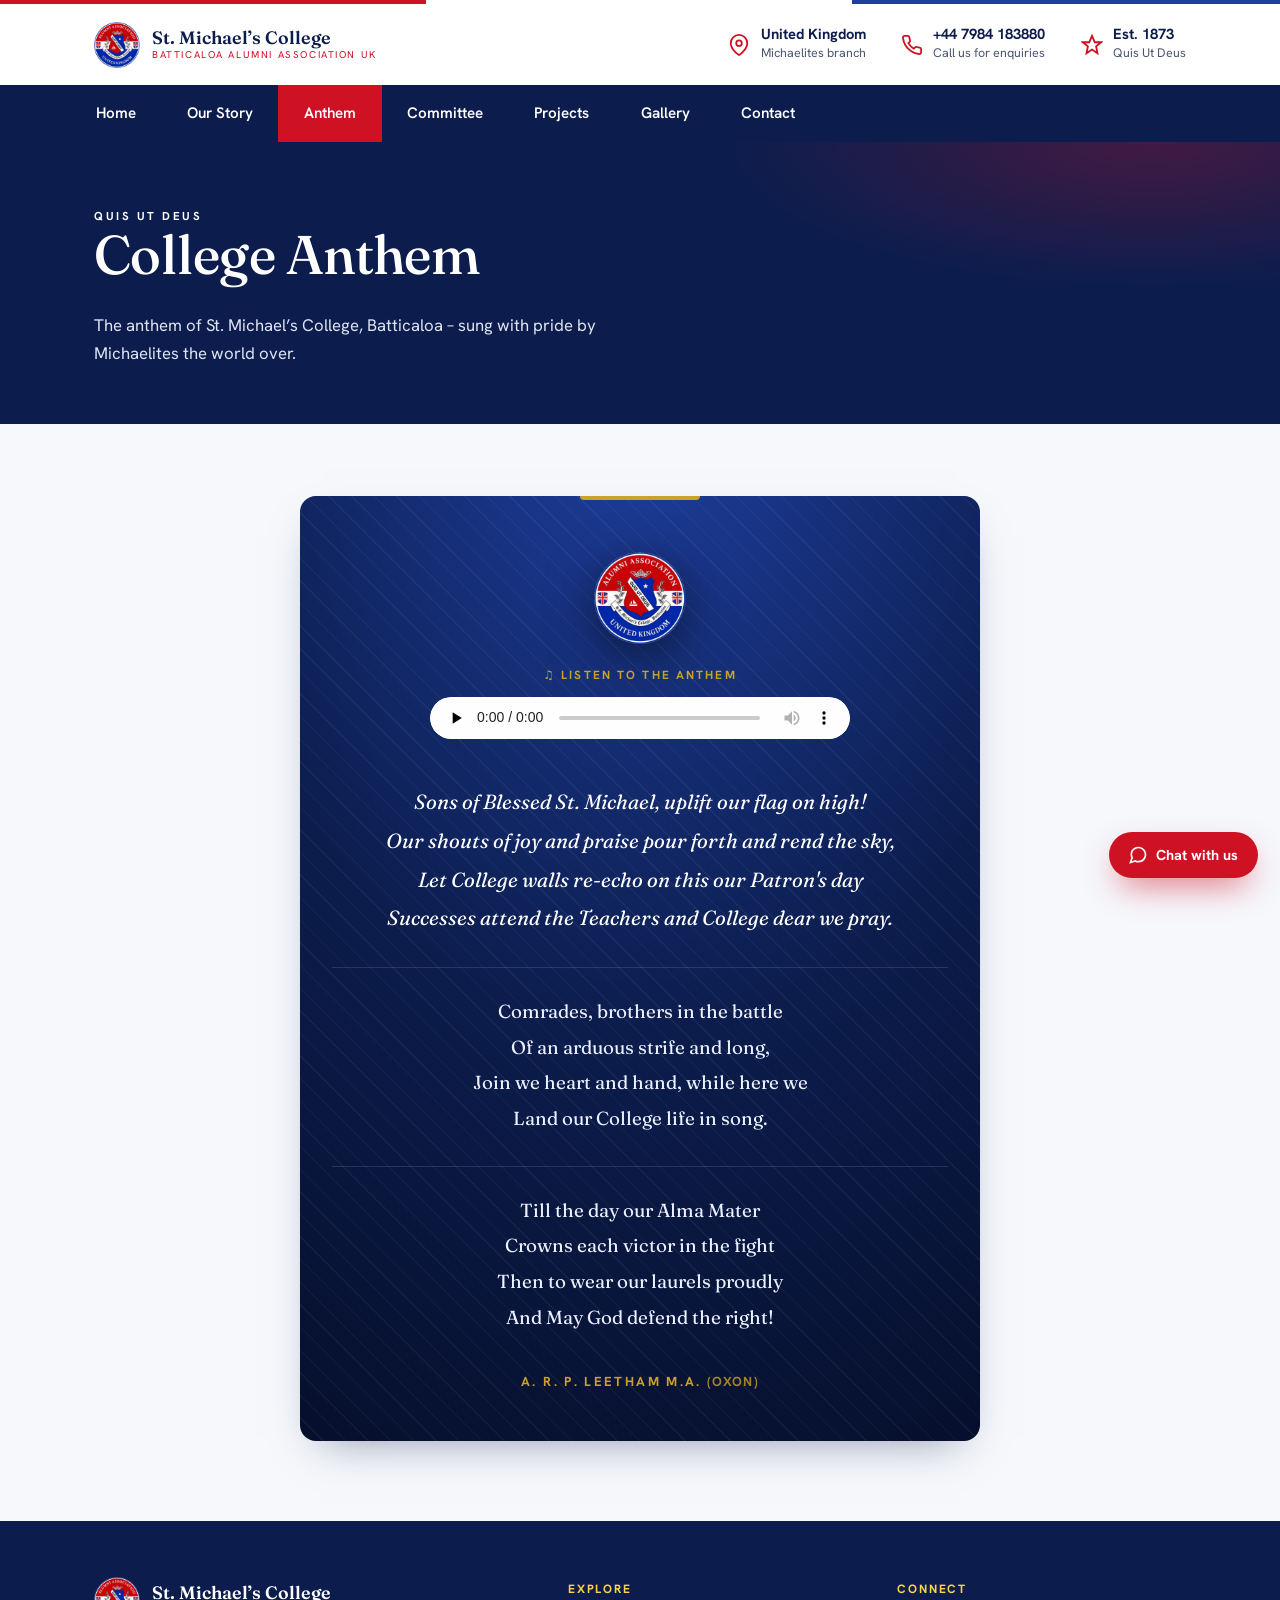
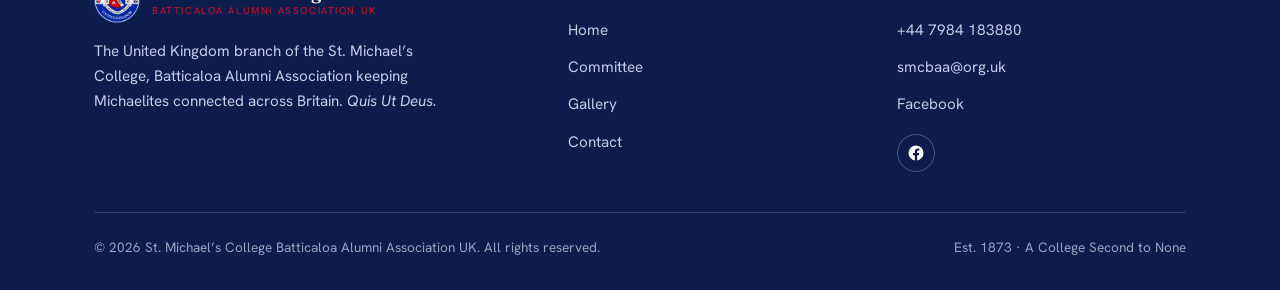
==== commit 9837ba0b: "Add Open Graph meta tags for WhatsApp/Facebook link previews Co-Authored-By: Claude Opus 4.8 <norepl" ====
--- a/anthem.html
+++ b/anthem.html
@@ -10,6 +10,22 @@
   <link rel="preconnect" href="https://fonts.gstatic.com" crossorigin />
   <link href="https://fonts.googleapis.com/css2?family=Fraunces:ital,opsz,wght@0,9..144,400..600;1,9..144,400..500&family=Hanken+Grotesk:wght@400;500;600;700&display=swap" rel="stylesheet" />
   <link rel="stylesheet" href="assets/css/styles.css" />
+  <!-- Open Graph / social link preview -->
+  <meta property="og:type" content="website" />
+  <meta property="og:site_name" content="SMCBAA UK" />
+  <meta property="og:title" content="St. Michael's College Batticaloa Alumni Association UK" />
+  <meta property="og:description" content="The UK branch of the St. Michael's College, Batticaloa Alumni Association, connecting Michaelites across Britain through reunions, cricket, projects and giving back." />
+  <meta property="og:url" content="https://smcbaa.org.uk/" />
+  <meta property="og:image" content="https://smcbaa.org.uk/assets/img/og-image.jpg" />
+  <meta property="og:image:secure_url" content="https://smcbaa.org.uk/assets/img/og-image.jpg" />
+  <meta property="og:image:width" content="1200" />
+  <meta property="og:image:height" content="630" />
+  <meta property="og:image:type" content="image/jpeg" />
+  <meta property="og:image:alt" content="St. Michael's College Batticaloa Alumni Association UK crest" />
+  <meta name="twitter:card" content="summary_large_image" />
+  <meta name="twitter:title" content="St. Michael's College Batticaloa Alumni Association UK" />
+  <meta name="twitter:description" content="The UK branch of the St. Michael's College, Batticaloa Alumni Association, connecting Michaelites across Britain through reunions, cricket, projects and giving back." />
+  <meta name="twitter:image" content="https://smcbaa.org.uk/assets/img/og-image.jpg" />
 </head>
 <body>
 
--- a/assets/css/styles.css
+++ b/assets/css/styles.css
@@ -473,6 +473,26 @@
   @keyframes promoShine { 0% { left: -70%; } 55%, 100% { left: 130%; } }
 }
 
+/* ---- Mini calendar (home) --------------------------------------------- */
+.whatson-grid { display: grid; grid-template-columns: 1fr 340px; gap: 2.5rem; align-items: start; }
+.events.events--list { display: flex; flex-direction: column; gap: 1.2rem; }
+.whatson-cal { position: sticky; top: 90px; }
+.mini-cal { background: #fff; border: 1px solid var(--line); border-radius: var(--radius); box-shadow: var(--shadow-sm); padding: 1.1rem 1.2rem 1.3rem; }
+@media (max-width: 860px) {
+  .whatson-grid { grid-template-columns: 1fr; gap: 2rem; }
+  .whatson-cal { position: static; order: -1; max-width: 360px; margin: 0 auto; width: 100%; }
+}
+.cal-head { display: flex; align-items: center; justify-content: space-between; margin-bottom: 0.7rem; }
+.cal-head span { font-family: var(--font-display); font-weight: 600; color: var(--navy-deep); font-size: 1.1rem; }
+.cal-nav { background: var(--paper-2); border: 1px solid var(--line); border-radius: 6px; width: 30px; height: 30px; cursor: pointer; color: var(--navy); font-size: 1.1rem; line-height: 1; display: grid; place-items: center; transition: background 0.18s var(--ease), color 0.18s var(--ease); }
+.cal-nav:hover { background: var(--navy); color: #fff; border-color: var(--navy); }
+.cal-grid { display: grid; grid-template-columns: repeat(7, 1fr); gap: 2px; text-align: center; }
+.cal-dow { font-size: 0.64rem; font-weight: 700; text-transform: uppercase; letter-spacing: 0.05em; color: var(--ink-soft); padding: 0.35rem 0 0.5rem; }
+.cal-day { font-size: 0.84rem; padding: 0.42rem 0; border-radius: 6px; color: var(--ink); }
+.cal-day.empty { visibility: hidden; }
+.cal-day.today { background: var(--red); color: #fff; font-weight: 700; box-shadow: var(--shadow-sm); }
+.cal-day.weekend { color: var(--ink-soft); }
+
 /* ---- Events (home) ---------------------------------------------------- */
 .events { display: grid; grid-template-columns: repeat(auto-fit, minmax(260px, 1fr)); gap: 1.5rem; }
 .event-card {
@@ -523,9 +543,53 @@
 .newsletter input:focus { outline: none; border-color: var(--navy); box-shadow: 0 0 0 3px rgba(18,42,107,0.14); }
 .newsletter .btn { flex: none; }
 
+/* ---- Chat assistant --------------------------------------------------- */
+.chat-launch {
+  position: fixed; right: 1.4rem; bottom: 1.4rem; z-index: 70;
+  display: inline-flex; align-items: center; gap: 0.5rem; cursor: pointer;
+  background: var(--red); color: #fff; border: 0; border-radius: 999px;
+  padding: 0.8rem 1.2rem; font-family: var(--font-body); font-weight: 700; font-size: 0.9rem;
+  box-shadow: 0 14px 34px -10px rgba(207,17,36,0.7); transition: transform 0.18s var(--ease), background 0.18s var(--ease);
+}
+.chat-launch:hover { transform: translateY(-2px); background: var(--red-deep); }
+.chat-launch svg { width: 20px; height: 20px; }
+.chat-launch.hidden { display: none; }
+
+.chat-panel {
+  position: fixed; right: 1.4rem; bottom: 1.4rem; z-index: 71;
+  width: min(370px, calc(100vw - 2rem)); height: min(540px, calc(100vh - 2rem));
+  background: #fff; border-radius: 14px; overflow: hidden; display: none; flex-direction: column;
+  box-shadow: 0 30px 70px -20px rgba(12,29,77,0.55); border: 1px solid var(--line);
+}
+.chat-panel.open { display: flex; }
+.chat-head { background: var(--navy-deep); color: #fff; padding: 0.9rem 1.1rem; display: flex; align-items: center; gap: 0.7rem; }
+.chat-head img { width: 34px; height: 34px; }
+.chat-head .ct { line-height: 1.15; }
+.chat-head .ct strong { font-family: var(--font-display); font-size: 1rem; display: block; }
+.chat-head .ct span { font-size: 0.72rem; color: #cdd6ef; }
+.chat-close { margin-left: auto; background: none; border: 0; color: #fff; font-size: 1.5rem; cursor: pointer; line-height: 1; padding: 0.2rem 0.4rem; }
+.chat-body { flex: 1; overflow-y: auto; padding: 1rem; background: var(--paper); display: flex; flex-direction: column; gap: 0.7rem; }
+.chat-msg { max-width: 85%; padding: 0.7rem 0.9rem; border-radius: 12px; font-size: 0.9rem; line-height: 1.5; }
+.chat-msg.bot { background: #fff; border: 1px solid var(--line); color: var(--ink); align-self: flex-start; border-bottom-left-radius: 4px; }
+.chat-msg.user { background: var(--navy); color: #fff; align-self: flex-end; border-bottom-right-radius: 4px; }
+.chat-msg a { color: var(--navy-soft); font-weight: 600; }
+.chat-msg.user a { color: #ffd34d; }
+.chat-quick { display: flex; flex-wrap: wrap; gap: 0.4rem; padding: 0 1rem 0.6rem; background: var(--paper); }
+.chat-chip { background: #fff; border: 1px solid var(--line); color: var(--navy); border-radius: 999px; padding: 0.4rem 0.8rem; font-size: 0.78rem; font-weight: 600; cursor: pointer; transition: background 0.15s var(--ease), color 0.15s var(--ease); }
+.chat-chip:hover { background: var(--navy); color: #fff; border-color: var(--navy); }
+.chat-foot { display: flex; gap: 0.5rem; padding: 0.7rem; border-top: 1px solid var(--line); background: #fff; }
+.chat-foot input { flex: 1; border: 1.5px solid var(--line); border-radius: 999px; padding: 0.6rem 0.9rem; font-family: var(--font-body); font-size: 0.9rem; }
+.chat-foot input:focus { outline: none; border-color: var(--navy); }
+.chat-send { background: var(--red); color: #fff; border: 0; border-radius: 50%; width: 40px; height: 40px; flex: none; cursor: pointer; display: grid; place-items: center; }
+.chat-send:hover { background: var(--red-deep); }
+.chat-send svg { width: 18px; height: 18px; }
+@media (max-width: 520px) {
+  .chat-panel { right: 0.5rem; bottom: 0.5rem; height: calc(100vh - 1rem); }
+}
+
 /* ---- Back to top ------------------------------------------------------ */
 .to-top {
-  position: fixed; right: 1.4rem; bottom: 1.4rem; z-index: 60;
+  position: fixed; right: 1.4rem; bottom: 5.4rem; z-index: 60;
   width: 46px; height: 46px; border-radius: 50%; border: 0; cursor: pointer;
   background: var(--navy); color: #fff; display: grid; place-items: center;
   box-shadow: var(--shadow); opacity: 0; visibility: hidden;
